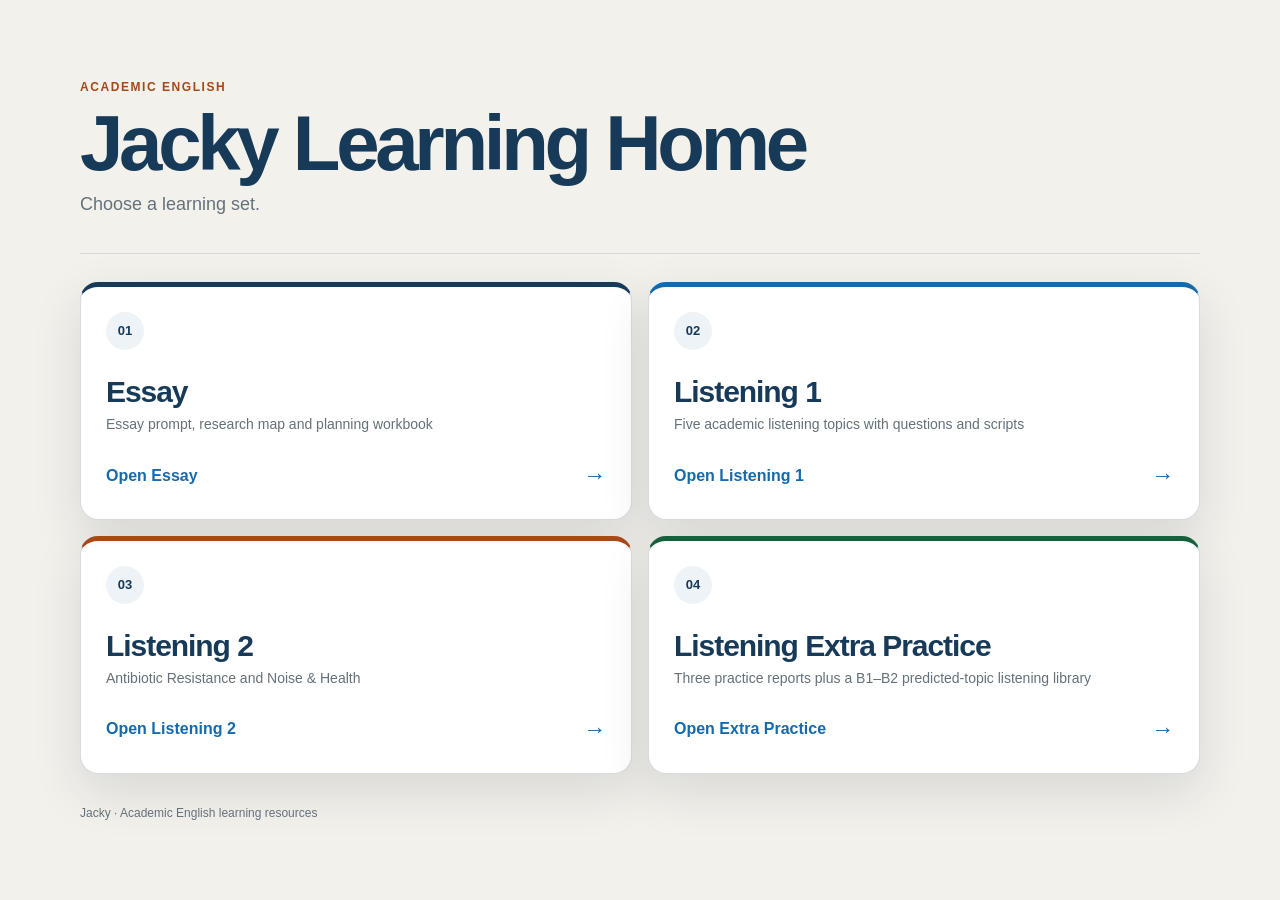
==== index.html @ 77c03869 "Add predicted B1-B2 listening library" ====
<!doctype html>
<html lang="en">
<head>
  <meta charset="utf-8">
  <meta name="viewport" content="width=device-width,initial-scale=1">
  <meta name="robots" content="noindex,nofollow">
  <title>Jacky Learning Home</title>
  <style>
    :root{--ink:#182732;--muted:#64717a;--paper:#f3f1ec;--card:#fff;--line:#d7dbdc;--navy:#173a59;--blue:#1769aa;--orange:#a74818;--green:#17603d;--shadow:0 18px 50px rgba(22,36,45,.12)}
    *{box-sizing:border-box}html{background:var(--paper);color:var(--ink)}body{margin:0;font-family:Arial,"PingFang SC","Microsoft YaHei",sans-serif;line-height:1.55}.shell{width:min(1120px,calc(100% - 32px));margin:auto;padding:54px 0 72px}.hero{padding:24px 0 34px;border-bottom:1px solid var(--line)}.kicker{color:var(--orange);font-size:12px;font-weight:900;letter-spacing:.13em;text-transform:uppercase}.hero h1{margin:8px 0 10px;font-size:clamp(42px,8vw,78px);line-height:.98;letter-spacing:-.055em;color:var(--navy)}.hero p{max-width:680px;margin:0;color:var(--muted);font-size:18px}.resources{display:grid;grid-template-columns:repeat(2,minmax(0,1fr));gap:16px;margin-top:28px}.card{display:flex;min-height:220px;flex-direction:column;justify-content:space-between;padding:25px;border:1px solid var(--line);border-radius:18px;background:var(--card);box-shadow:var(--shadow);color:inherit;text-decoration:none;transition:transform .16s,border-color .16s,box-shadow .16s}.card:hover,.card:focus-visible{transform:translateY(-3px);border-color:#9db0bb;box-shadow:0 22px 55px rgba(22,36,45,.17);outline:3px solid rgba(23,105,170,.18);outline-offset:3px}.number{display:grid;width:38px;height:38px;place-items:center;border-radius:50%;background:#eef3f7;color:var(--navy);font-size:13px;font-weight:900}.card h2{margin:26px 0 7px;color:var(--navy);font-size:30px;letter-spacing:-.035em;line-height:1.05}.card p{margin:0;color:var(--muted);font-size:14px}.enter{display:flex;align-items:center;justify-content:space-between;margin-top:22px;color:var(--blue);font-weight:900}.enter span:last-child{font-size:23px}.essay{border-top:5px solid var(--navy)}.listening-one{border-top:5px solid var(--blue)}.listening-two{border-top:5px solid var(--orange)}.extra{border-top:5px solid var(--green)}footer{margin-top:30px;color:var(--muted);font-size:12px}@media(max-width:700px){.shell{padding-top:28px}.resources{grid-template-columns:1fr}.card{min-height:190px}.hero h1{font-size:50px}}@media print{body{background:#fff}.shell{width:auto;padding:0}.card{box-shadow:none;break-inside:avoid}}
  </style>
</head>
<body>
  <main class="shell">
    <header class="hero">
      <div class="kicker">Academic English</div>
      <h1>Jacky Learning Home</h1>
      <p>Choose a learning set.</p>
    </header>
    <nav class="resources" aria-label="Jacky learning sets">
      <a class="card essay" href="essay/"><span class="number">01</span><div><h2>Essay</h2><p>Essay prompt, research map and planning workbook</p></div><div class="enter"><span>Open Essay</span><span aria-hidden="true">→</span></div></a>
      <a class="card listening-one" href="listening-practice/"><span class="number">02</span><div><h2>Listening 1</h2><p>Five academic listening topics with questions and scripts</p></div><div class="enter"><span>Open Listening 1</span><span aria-hidden="true">→</span></div></a>
      <a class="card listening-two" href="listening-round-2/"><span class="number">03</span><div><h2>Listening 2</h2><p>Antibiotic Resistance and Noise &amp; Health</p></div><div class="enter"><span>Open Listening 2</span><span aria-hidden="true">→</span></div></a>
      <a class="card extra" href="extra-listening-practice/"><span class="number">04</span><div><h2>Listening Extra Practice</h2><p>Three practice reports plus a B1–B2 predicted-topic listening library</p></div><div class="enter"><span>Open Extra Practice</span><span aria-hidden="true">→</span></div></a>
    </nav>
    <footer>Jacky · Academic English learning resources</footer>
  </main>
</body>
</html>
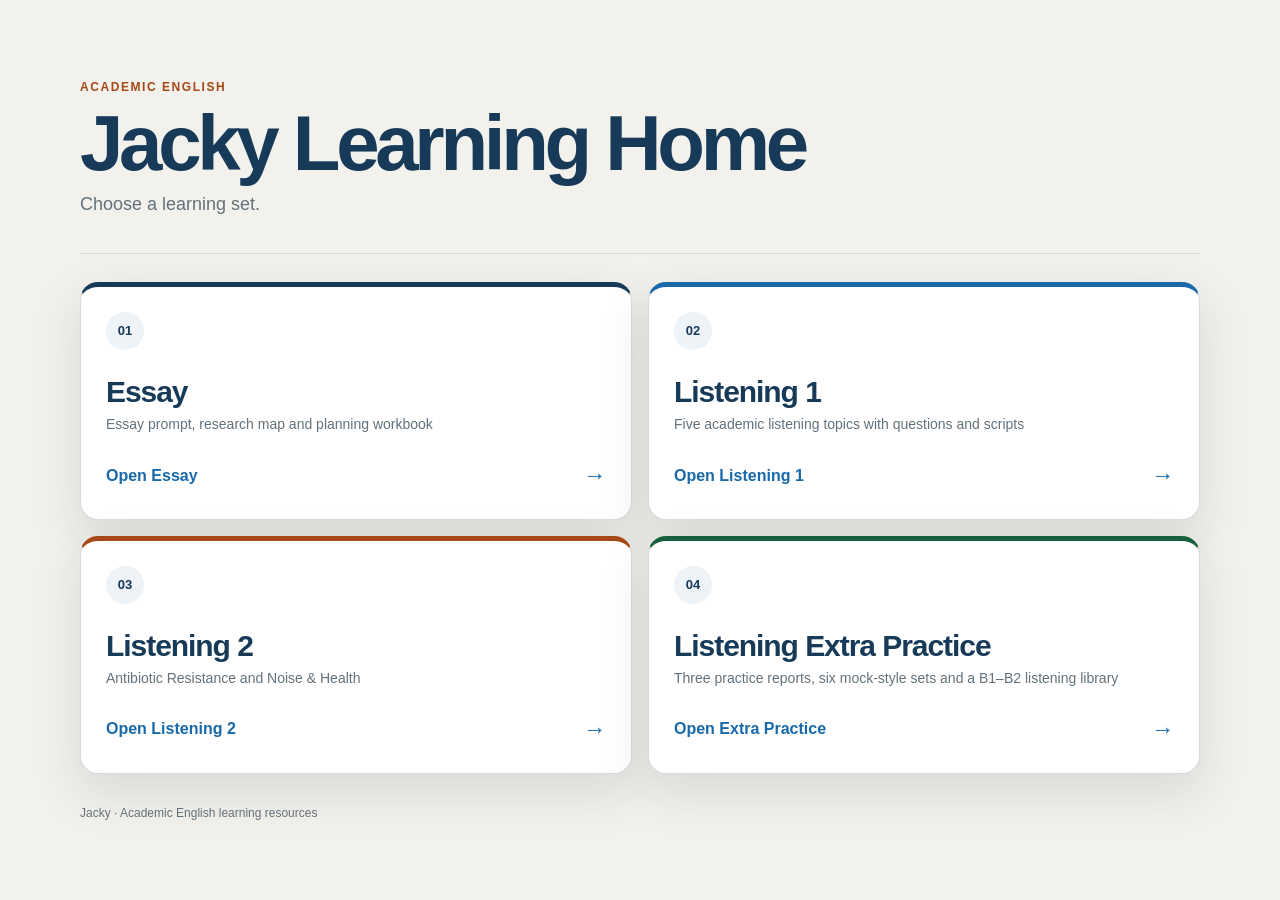
==== commit 007d1c3c: "Add AES listening mock practice sets" ====
--- a/index.html
+++ b/index.html
@@ -21,7 +21,7 @@
       <a class="card essay" href="essay/"><span class="number">01</span><div><h2>Essay</h2><p>Essay prompt, research map and planning workbook</p></div><div class="enter"><span>Open Essay</span><span aria-hidden="true">→</span></div></a>
       <a class="card listening-one" href="listening-practice/"><span class="number">02</span><div><h2>Listening 1</h2><p>Five academic listening topics with questions and scripts</p></div><div class="enter"><span>Open Listening 1</span><span aria-hidden="true">→</span></div></a>
       <a class="card listening-two" href="listening-round-2/"><span class="number">03</span><div><h2>Listening 2</h2><p>Antibiotic Resistance and Noise &amp; Health</p></div><div class="enter"><span>Open Listening 2</span><span aria-hidden="true">→</span></div></a>
-      <a class="card extra" href="extra-listening-practice/"><span class="number">04</span><div><h2>Listening Extra Practice</h2><p>Three practice reports plus a B1–B2 predicted-topic listening library</p></div><div class="enter"><span>Open Extra Practice</span><span aria-hidden="true">→</span></div></a>
+      <a class="card extra" href="extra-listening-practice/"><span class="number">04</span><div><h2>Listening Extra Practice</h2><p>Three practice reports, six mock-style sets and a B1–B2 listening library</p></div><div class="enter"><span>Open Extra Practice</span><span aria-hidden="true">→</span></div></a>
     </nav>
     <footer>Jacky · Academic English learning resources</footer>
   </main>
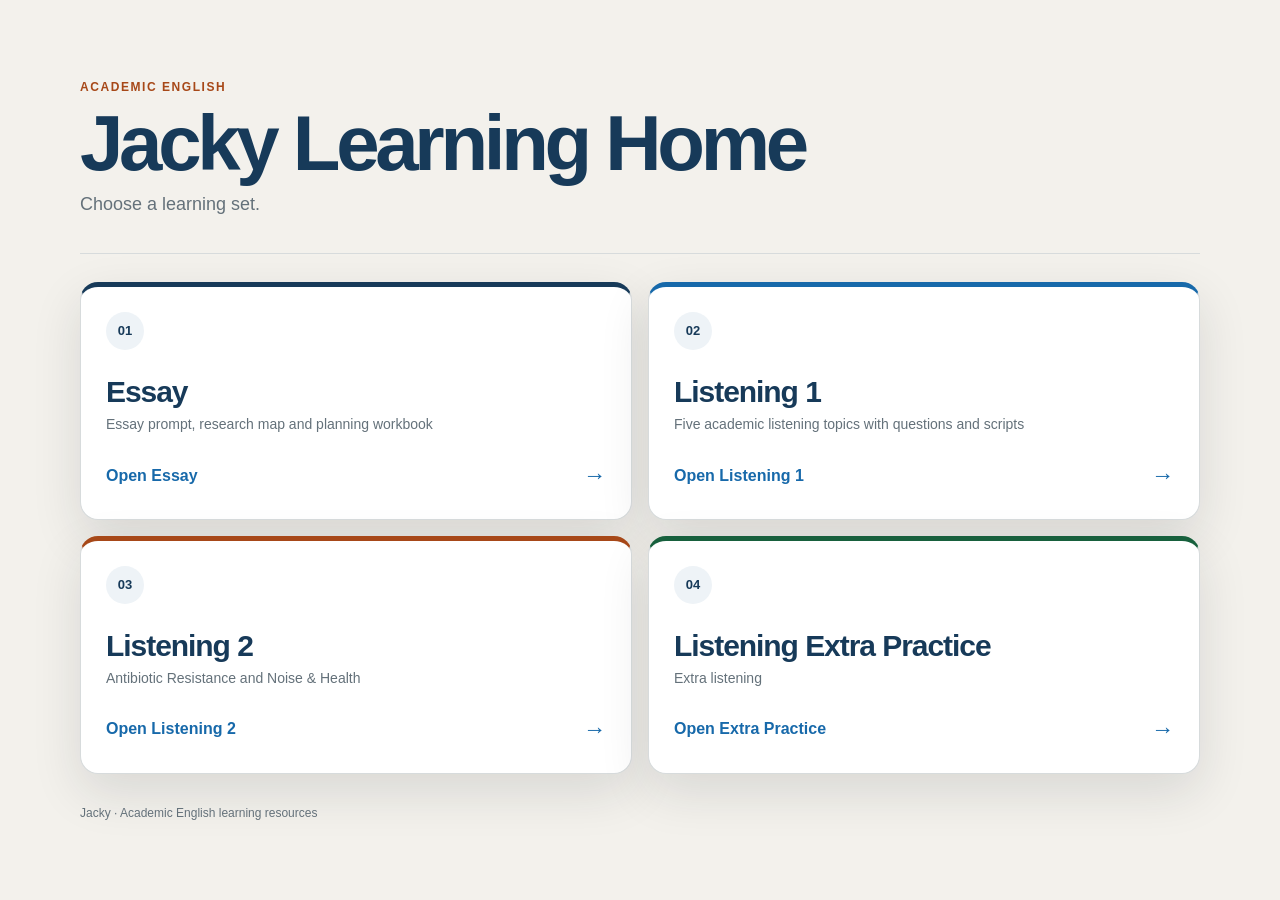
==== commit 011f0731: "Simplify AES listening learner page" ====
--- a/index.html
+++ b/index.html
@@ -21,7 +21,7 @@
       <a class="card essay" href="essay/"><span class="number">01</span><div><h2>Essay</h2><p>Essay prompt, research map and planning workbook</p></div><div class="enter"><span>Open Essay</span><span aria-hidden="true">→</span></div></a>
       <a class="card listening-one" href="listening-practice/"><span class="number">02</span><div><h2>Listening 1</h2><p>Five academic listening topics with questions and scripts</p></div><div class="enter"><span>Open Listening 1</span><span aria-hidden="true">→</span></div></a>
       <a class="card listening-two" href="listening-round-2/"><span class="number">03</span><div><h2>Listening 2</h2><p>Antibiotic Resistance and Noise &amp; Health</p></div><div class="enter"><span>Open Listening 2</span><span aria-hidden="true">→</span></div></a>
-      <a class="card extra" href="extra-listening-practice/"><span class="number">04</span><div><h2>Listening Extra Practice</h2><p>Three practice reports, six mock-style sets and a B1–B2 listening library</p></div><div class="enter"><span>Open Extra Practice</span><span aria-hidden="true">→</span></div></a>
+      <a class="card extra" href="extra-listening-practice/"><span class="number">04</span><div><h2>Listening Extra Practice</h2><p>Extra listening</p></div><div class="enter"><span>Open Extra Practice</span><span aria-hidden="true">→</span></div></a>
     </nav>
     <footer>Jacky · Academic English learning resources</footer>
   </main>
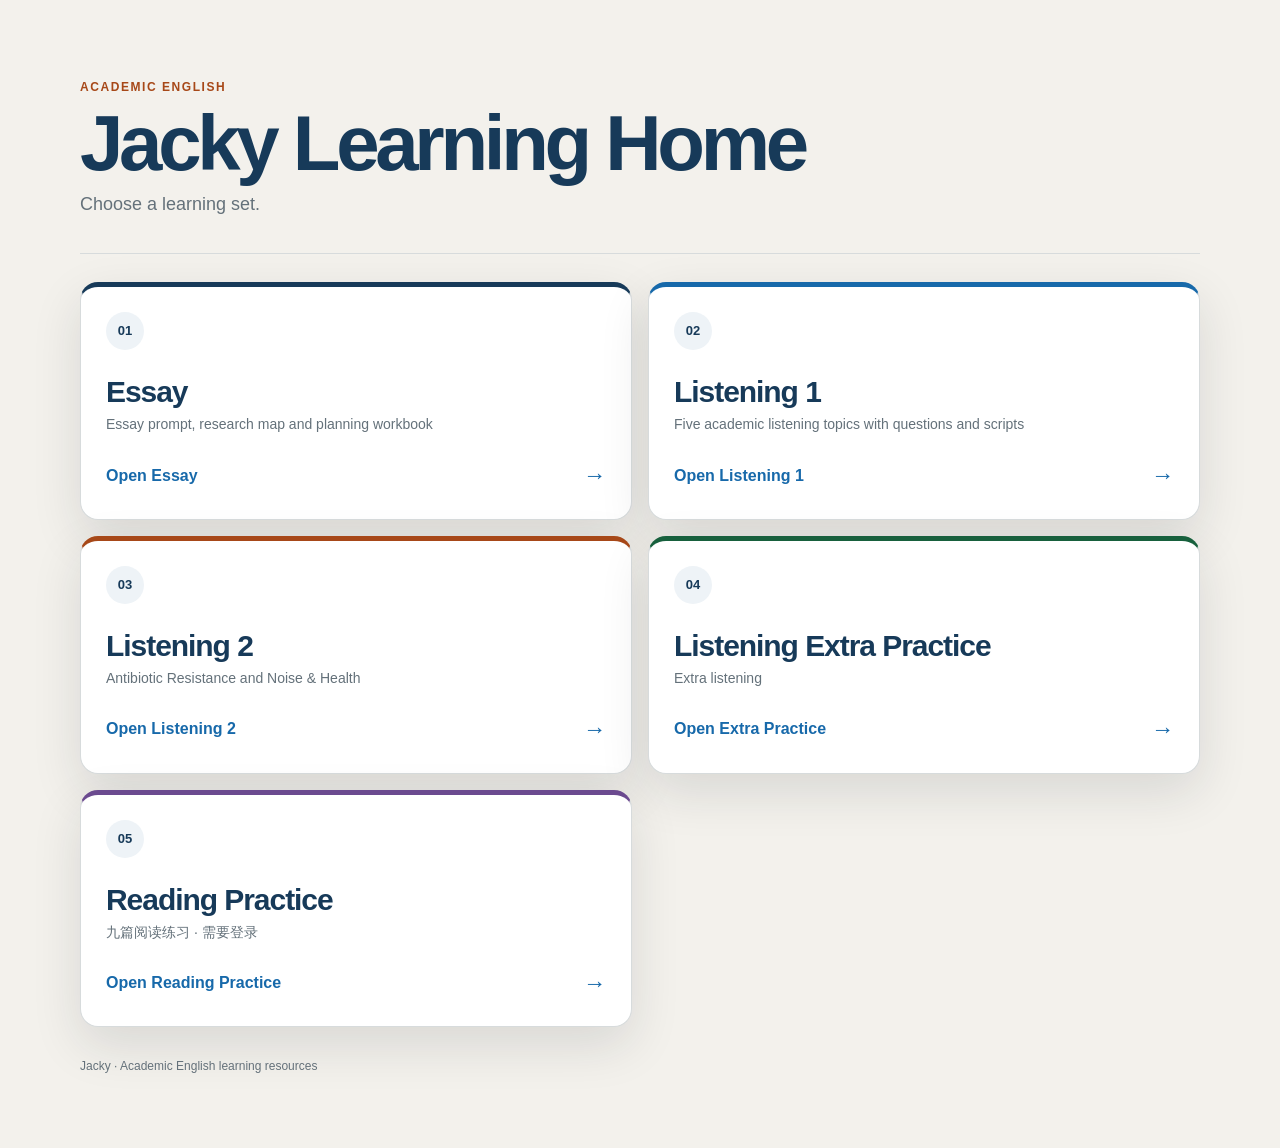
==== commit 199de311: "Add signed-in reading practice with teacher review" ====
--- a/index.html
+++ b/index.html
@@ -7,7 +7,7 @@
   <title>Jacky Learning Home</title>
   <style>
     :root{--ink:#182732;--muted:#64717a;--paper:#f3f1ec;--card:#fff;--line:#d7dbdc;--navy:#173a59;--blue:#1769aa;--orange:#a74818;--green:#17603d;--shadow:0 18px 50px rgba(22,36,45,.12)}
-    *{box-sizing:border-box}html{background:var(--paper);color:var(--ink)}body{margin:0;font-family:Arial,"PingFang SC","Microsoft YaHei",sans-serif;line-height:1.55}.shell{width:min(1120px,calc(100% - 32px));margin:auto;padding:54px 0 72px}.hero{padding:24px 0 34px;border-bottom:1px solid var(--line)}.kicker{color:var(--orange);font-size:12px;font-weight:900;letter-spacing:.13em;text-transform:uppercase}.hero h1{margin:8px 0 10px;font-size:clamp(42px,8vw,78px);line-height:.98;letter-spacing:-.055em;color:var(--navy)}.hero p{max-width:680px;margin:0;color:var(--muted);font-size:18px}.resources{display:grid;grid-template-columns:repeat(2,minmax(0,1fr));gap:16px;margin-top:28px}.card{display:flex;min-height:220px;flex-direction:column;justify-content:space-between;padding:25px;border:1px solid var(--line);border-radius:18px;background:var(--card);box-shadow:var(--shadow);color:inherit;text-decoration:none;transition:transform .16s,border-color .16s,box-shadow .16s}.card:hover,.card:focus-visible{transform:translateY(-3px);border-color:#9db0bb;box-shadow:0 22px 55px rgba(22,36,45,.17);outline:3px solid rgba(23,105,170,.18);outline-offset:3px}.number{display:grid;width:38px;height:38px;place-items:center;border-radius:50%;background:#eef3f7;color:var(--navy);font-size:13px;font-weight:900}.card h2{margin:26px 0 7px;color:var(--navy);font-size:30px;letter-spacing:-.035em;line-height:1.05}.card p{margin:0;color:var(--muted);font-size:14px}.enter{display:flex;align-items:center;justify-content:space-between;margin-top:22px;color:var(--blue);font-weight:900}.enter span:last-child{font-size:23px}.essay{border-top:5px solid var(--navy)}.listening-one{border-top:5px solid var(--blue)}.listening-two{border-top:5px solid var(--orange)}.extra{border-top:5px solid var(--green)}footer{margin-top:30px;color:var(--muted);font-size:12px}@media(max-width:700px){.shell{padding-top:28px}.resources{grid-template-columns:1fr}.card{min-height:190px}.hero h1{font-size:50px}}@media print{body{background:#fff}.shell{width:auto;padding:0}.card{box-shadow:none;break-inside:avoid}}
+    *{box-sizing:border-box}html{background:var(--paper);color:var(--ink)}body{margin:0;font-family:Arial,"PingFang SC","Microsoft YaHei",sans-serif;line-height:1.55}.shell{width:min(1120px,calc(100% - 32px));margin:auto;padding:54px 0 72px}.hero{padding:24px 0 34px;border-bottom:1px solid var(--line)}.kicker{color:var(--orange);font-size:12px;font-weight:900;letter-spacing:.13em;text-transform:uppercase}.hero h1{margin:8px 0 10px;font-size:clamp(42px,8vw,78px);line-height:.98;letter-spacing:-.055em;color:var(--navy)}.hero p{max-width:680px;margin:0;color:var(--muted);font-size:18px}.resources{display:grid;grid-template-columns:repeat(2,minmax(0,1fr));gap:16px;margin-top:28px}.card{display:flex;min-height:220px;flex-direction:column;justify-content:space-between;padding:25px;border:1px solid var(--line);border-radius:18px;background:var(--card);box-shadow:var(--shadow);color:inherit;text-decoration:none;transition:transform .16s,border-color .16s,box-shadow .16s}.card:hover,.card:focus-visible{transform:translateY(-3px);border-color:#9db0bb;box-shadow:0 22px 55px rgba(22,36,45,.17);outline:3px solid rgba(23,105,170,.18);outline-offset:3px}.number{display:grid;width:38px;height:38px;place-items:center;border-radius:50%;background:#eef3f7;color:var(--navy);font-size:13px;font-weight:900}.card h2{margin:26px 0 7px;color:var(--navy);font-size:30px;letter-spacing:-.035em;line-height:1.05}.card p{margin:0;color:var(--muted);font-size:14px}.enter{display:flex;align-items:center;justify-content:space-between;margin-top:22px;color:var(--blue);font-weight:900}.enter span:last-child{font-size:23px}.essay{border-top:5px solid var(--navy)}.listening-one{border-top:5px solid var(--blue)}.listening-two{border-top:5px solid var(--orange)}.extra{border-top:5px solid var(--green)}.reading{border-top:5px solid #6b4a8f}footer{margin-top:30px;color:var(--muted);font-size:12px}@media(max-width:700px){.shell{padding-top:28px}.resources{grid-template-columns:1fr}.card{min-height:190px}.hero h1{font-size:50px}}@media print{body{background:#fff}.shell{width:auto;padding:0}.card{box-shadow:none;break-inside:avoid}}
   </style>
 </head>
 <body>
@@ -22,6 +22,7 @@
       <a class="card listening-one" href="listening-practice/"><span class="number">02</span><div><h2>Listening 1</h2><p>Five academic listening topics with questions and scripts</p></div><div class="enter"><span>Open Listening 1</span><span aria-hidden="true">→</span></div></a>
       <a class="card listening-two" href="listening-round-2/"><span class="number">03</span><div><h2>Listening 2</h2><p>Antibiotic Resistance and Noise &amp; Health</p></div><div class="enter"><span>Open Listening 2</span><span aria-hidden="true">→</span></div></a>
       <a class="card extra" href="extra-listening-practice/"><span class="number">04</span><div><h2>Listening Extra Practice</h2><p>Extra listening</p></div><div class="enter"><span>Open Extra Practice</span><span aria-hidden="true">→</span></div></a>
+      <a class="card reading" href="reading-practice/"><span class="number">05</span><div><h2>Reading Practice</h2><p>九篇阅读练习 · 需要登录</p></div><div class="enter"><span>Open Reading Practice</span><span aria-hidden="true">→</span></div></a>
     </nav>
     <footer>Jacky · Academic English learning resources</footer>
   </main>
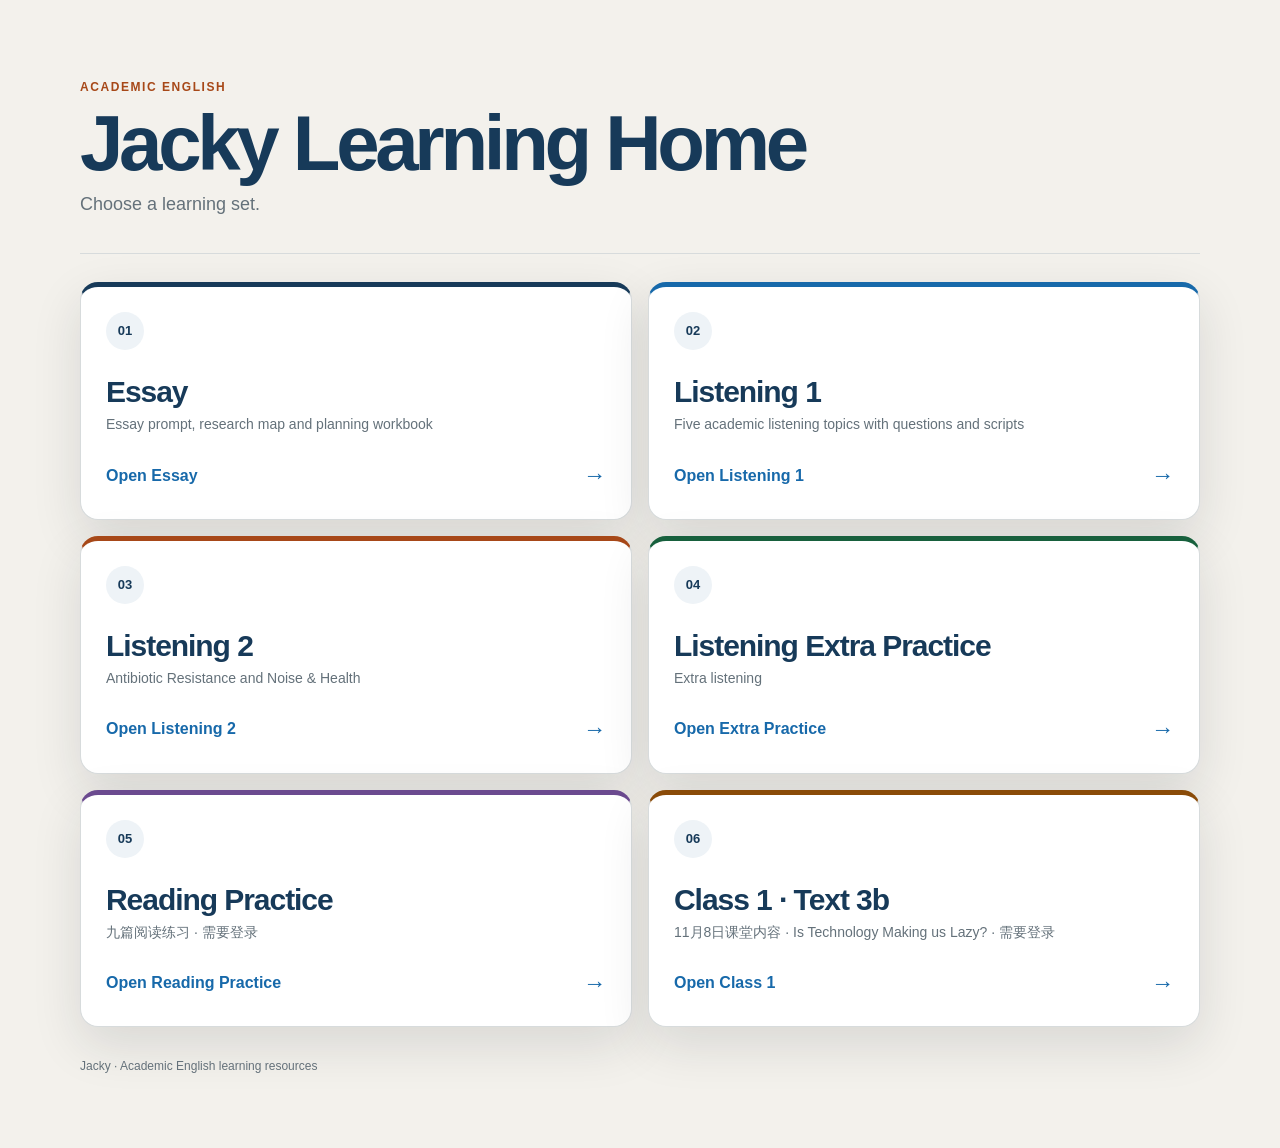
==== commit f4585478: "Publish Class 1 (2026-11-08) Text 3b class page behind the reading sign-in The page with the teacher" ====
--- a/index.html
+++ b/index.html
@@ -7,8 +7,90 @@
   <title>Jacky Learning Home</title>
   <style>
     :root{--ink:#182732;--muted:#64717a;--paper:#f3f1ec;--card:#fff;--line:#d7dbdc;--navy:#173a59;--blue:#1769aa;--orange:#a74818;--green:#17603d;--shadow:0 18px 50px rgba(22,36,45,.12)}
-    *{box-sizing:border-box}html{background:var(--paper);color:var(--ink)}body{margin:0;font-family:Arial,"PingFang SC","Microsoft YaHei",sans-serif;line-height:1.55}.shell{width:min(1120px,calc(100% - 32px));margin:auto;padding:54px 0 72px}.hero{padding:24px 0 34px;border-bottom:1px solid var(--line)}.kicker{color:var(--orange);font-size:12px;font-weight:900;letter-spacing:.13em;text-transform:uppercase}.hero h1{margin:8px 0 10px;font-size:clamp(42px,8vw,78px);line-height:.98;letter-spacing:-.055em;color:var(--navy)}.hero p{max-width:680px;margin:0;color:var(--muted);font-size:18px}.resources{display:grid;grid-template-columns:repeat(2,minmax(0,1fr));gap:16px;margin-top:28px}.card{display:flex;min-height:220px;flex-direction:column;justify-content:space-between;padding:25px;border:1px solid var(--line);border-radius:18px;background:var(--card);box-shadow:var(--shadow);color:inherit;text-decoration:none;transition:transform .16s,border-color .16s,box-shadow .16s}.card:hover,.card:focus-visible{transform:translateY(-3px);border-color:#9db0bb;box-shadow:0 22px 55px rgba(22,36,45,.17);outline:3px solid rgba(23,105,170,.18);outline-offset:3px}.number{display:grid;width:38px;height:38px;place-items:center;border-radius:50%;background:#eef3f7;color:var(--navy);font-size:13px;font-weight:900}.card h2{margin:26px 0 7px;color:var(--navy);font-size:30px;letter-spacing:-.035em;line-height:1.05}.card p{margin:0;color:var(--muted);font-size:14px}.enter{display:flex;align-items:center;justify-content:space-between;margin-top:22px;color:var(--blue);font-weight:900}.enter span:last-child{font-size:23px}.essay{border-top:5px solid var(--navy)}.listening-one{border-top:5px solid var(--blue)}.listening-two{border-top:5px solid var(--orange)}.extra{border-top:5px solid var(--green)}.reading{border-top:5px solid #6b4a8f}footer{margin-top:30px;color:var(--muted);font-size:12px}@media(max-width:700px){.shell{padding-top:28px}.resources{grid-template-columns:1fr}.card{min-height:190px}.hero h1{font-size:50px}}@media print{body{background:#fff}.shell{width:auto;padding:0}.card{box-shadow:none;break-inside:avoid}}
+    *{box-sizing:border-box}html{background:var(--paper);color:var(--ink)}body{margin:0;font-family:Arial,"PingFang SC","Microsoft YaHei",sans-serif;line-height:1.55}.shell{width:min(1120px,calc(100% - 32px));margin:auto;padding:54px 0 72px}.hero{padding:24px 0 34px;border-bottom:1px solid var(--line)}.kicker{color:var(--orange);font-size:12px;font-weight:900;letter-spacing:.13em;text-transform:uppercase}.hero h1{margin:8px 0 10px;font-size:clamp(42px,8vw,78px);line-height:.98;letter-spacing:-.055em;color:var(--navy)}.hero p{max-width:680px;margin:0;color:var(--muted);font-size:18px}.resources{display:grid;grid-template-columns:repeat(2,minmax(0,1fr));gap:16px;margin-top:28px}.card{display:flex;min-height:220px;flex-direction:column;justify-content:space-between;padding:25px;border:1px solid var(--line);border-radius:18px;background:var(--card);box-shadow:var(--shadow);color:inherit;text-decoration:none;transition:transform .16s,border-color .16s,box-shadow .16s}.card:hover,.card:focus-visible{transform:translateY(-3px);border-color:#9db0bb;box-shadow:0 22px 55px rgba(22,36,45,.17);outline:3px solid rgba(23,105,170,.18);outline-offset:3px}.number{display:grid;width:38px;height:38px;place-items:center;border-radius:50%;background:#eef3f7;color:var(--navy);font-size:13px;font-weight:900}.card h2{margin:26px 0 7px;color:var(--navy);font-size:30px;letter-spacing:-.035em;line-height:1.05}.card p{margin:0;color:var(--muted);font-size:14px}.enter{display:flex;align-items:center;justify-content:space-between;margin-top:22px;color:var(--blue);font-weight:900}.enter span:last-child{font-size:23px}.essay{border-top:5px solid var(--navy)}.listening-one{border-top:5px solid var(--blue)}.listening-two{border-top:5px solid var(--orange)}.extra{border-top:5px solid var(--green)}.reading{border-top:5px solid #6b4a8f}.class-page{border-top:5px solid #8a4b08}footer{margin-top:30px;color:var(--muted);font-size:12px}@media(max-width:700px){.shell{padding-top:28px}.resources{grid-template-columns:1fr}.card{min-height:190px}.hero h1{font-size:50px}}@media print{body{background:#fff}.shell{width:auto;padding:0}.card{box-shadow:none;break-inside:avoid}}
   </style>
+<style>
+/* responsive-retrofit:core-20261104 */
+/* Window adaptation, screen only: a learner page follows the current window width and height,
+   including resizing an open window and browser zoom.
+   Reference: student-learning-portal-workflow/references/responsive-student-pages.md
+   Nothing here changes content, prompt or option order, question ids, learner answers, storage keys,
+   scoring, release gates, theme colours or the print rules: every rule is inside @media screen and
+   only decides how an existing box is sized. No page-wide transform, zoom or overflow hiding, and
+   nothing changes what is hidden or shown. */
+@media screen {
+  /* A long identifier, file name, URL or code token breaks only when it cannot fit; ordinary
+     words stay whole, in cells as well as in text. */
+  code, kbd, samp, var, a[href]:not([href^="#"]) { overflow-wrap: anywhere; }
+  p, li, dd, dt, td, th, figcaption, blockquote, summary, label { overflow-wrap: break-word; }
+  pre:not([hidden]) { max-width: 100%; overflow-x: auto; }
+
+  /* Figures and embeds stay inside their own container. Annotation ink is drawn at the coordinates
+     it was authored with, so <svg> and <canvas> are deliberately left out of this rule. */
+  img:not([hidden]), picture, video, iframe, embed, object { max-width: 100%; }
+  img:not([hidden]), video { height: auto; }
+
+  /* A table fits its pane: the columns wrap instead of widening the page. A table that is set to
+     span its pane still spans it, so nothing looks different where there was already room. */
+  table { max-width: 100%; }
+
+  /* Fields and buttons stay inside the window and keep a usable size. */
+  input:not([hidden]), select:not([hidden]), textarea:not([hidden]), button:not([hidden]) { max-width: 100%; }
+
+  /* A paper replica or ink overlay is positioned by coordinates inside its own scrolling frame:
+     it must keep its authored width. */
+  #ann-page, #ann-page *, #ann-stage, [id^="html-ink"], [id^="html-ink"] * { max-width: none; }
+}
+
+/* In a narrow window a wide table cannot be made legible by wrapping alone, so the sideways
+   scrolling belongs to the table's own box: neither the pane nor the page widens.
+   :not([hidden]) so that a table the page keeps hidden stays hidden. */
+@media screen and (max-width: 820px) {
+  table:not([hidden]) {
+    display: block;
+    width: max-content;
+    max-width: 100%;
+    overflow-x: auto;
+    overscroll-behavior-x: contain;
+  }
+}
+</style>
+<style>
+/* responsive-retrofit:jacky-20261104 */
+/* Jacky · Sydney Foundation. Screen only; content, order, ids and answers unchanged.
+   Measured 2026-11-04: the module artifacts overflow sideways at 1024x768, 844x390 and
+   768x600 because of (a) source tables that are wider than the page can ever be and
+   (b) card grids with fixed column counts that only collapse below 760px. */
+@media screen {
+  /* Tables written without a class (the source maps, screening matrices and planning
+     tables) are wider than the page at every window, so they scroll inside their own box.
+     Tables that already sit in .note-wrap keep that wrapper's scrolling. */
+  table:not([class]):not([hidden]), table.source-map:not([hidden]), table.tfng:not([hidden]) {
+    display: block; width: max-content; max-width: 100%; overflow-x: auto; overscroll-behavior-x: contain;
+  }
+  /* Card grids follow the space they have instead of a fixed column count, so they also
+     work in the 760-1024px range and inside a narrow pane. */
+  .annotation-key { grid-template-columns: repeat(auto-fit, minmax(135px, 1fr)); }
+  .annotation-logic, .essay-plan-strip { grid-template-columns: repeat(auto-fit, minmax(150px, 1fr)); }
+  .structure-map { grid-template-columns: repeat(auto-fit, minmax(110px, 1fr)); }
+  .demo-steps, .source-card-grid { grid-template-columns: repeat(auto-fit, minmax(200px, 1fr)); }
+  .knowledge-strip { grid-template-columns: minmax(0, max-content) minmax(0, 1fr); }
+  .structure-step { min-width: 0; }
+  .key-card, .structure-step, .knowledge-strip > * { min-width: 0; }
+}
+
+/* A short or narrow window must keep reading space: the sticky toolbar wrapped its pills onto
+   five lines at 320x568 and took 52% of the window. It now stays one scrollable row, and in a
+   short window it scrolls with the page instead of sticking. */
+@media screen and (max-width: 520px), screen and (max-height: 620px) {
+  .topbar { flex-wrap: nowrap; overflow-x: auto; overscroll-behavior-x: contain; gap: 8px; padding-top: 6px; padding-bottom: 6px; }
+  .topbar > * { flex: 0 0 auto; }
+  .topbar .note { width: auto; margin-left: 8px; }
+}
+@media screen and (max-height: 560px) {
+  .topbar { position: static; }
+}
+</style>
 </head>
 <body>
   <main class="shell">
@@ -23,6 +105,7 @@
       <a class="card listening-two" href="listening-round-2/"><span class="number">03</span><div><h2>Listening 2</h2><p>Antibiotic Resistance and Noise &amp; Health</p></div><div class="enter"><span>Open Listening 2</span><span aria-hidden="true">→</span></div></a>
       <a class="card extra" href="extra-listening-practice/"><span class="number">04</span><div><h2>Listening Extra Practice</h2><p>Extra listening</p></div><div class="enter"><span>Open Extra Practice</span><span aria-hidden="true">→</span></div></a>
       <a class="card reading" href="reading-practice/"><span class="number">05</span><div><h2>Reading Practice</h2><p>九篇阅读练习 · 需要登录</p></div><div class="enter"><span>Open Reading Practice</span><span aria-hidden="true">→</span></div></a>
+      <a class="card class-page" href="classes/2026-11-08/text-3b.html"><span class="number">06</span><div><h2>Class 1 · Text 3b</h2><p>11月8日课堂内容 · Is Technology Making us Lazy? · 需要登录</p></div><div class="enter"><span>Open Class 1</span><span aria-hidden="true">→</span></div></a>
     </nav>
     <footer>Jacky · Academic English learning resources</footer>
   </main>
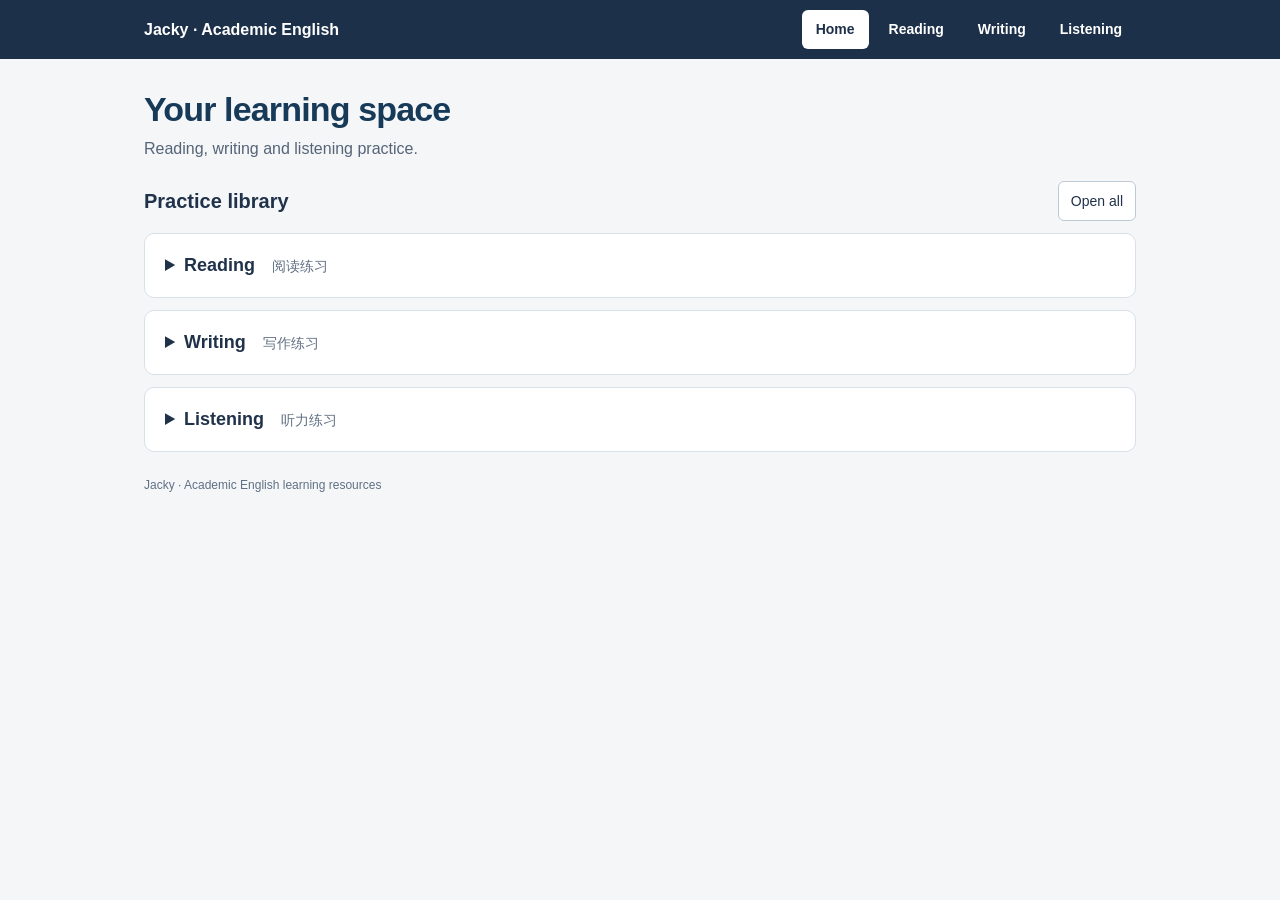
==== commit b95a537d: "Make Jacky navigation consistent and compact the learning pages" ====
--- a/index.html
+++ b/index.html
@@ -7,7 +7,7 @@
   <title>Jacky Learning Home</title>
   <style>
     :root{--ink:#182732;--muted:#64717a;--paper:#f3f1ec;--card:#fff;--line:#d7dbdc;--navy:#173a59;--blue:#1769aa;--orange:#a74818;--green:#17603d;--shadow:0 18px 50px rgba(22,36,45,.12)}
-    *{box-sizing:border-box}html{background:var(--paper);color:var(--ink)}body{margin:0;font-family:Arial,"PingFang SC","Microsoft YaHei",sans-serif;line-height:1.55}.shell{width:min(1120px,calc(100% - 32px));margin:auto;padding:54px 0 72px}.hero{padding:24px 0 34px;border-bottom:1px solid var(--line)}.kicker{color:var(--orange);font-size:12px;font-weight:900;letter-spacing:.13em;text-transform:uppercase}.hero h1{margin:8px 0 10px;font-size:clamp(42px,8vw,78px);line-height:.98;letter-spacing:-.055em;color:var(--navy)}.hero p{max-width:680px;margin:0;color:var(--muted);font-size:18px}.resources{display:grid;grid-template-columns:repeat(2,minmax(0,1fr));gap:16px;margin-top:28px}.card{display:flex;min-height:220px;flex-direction:column;justify-content:space-between;padding:25px;border:1px solid var(--line);border-radius:18px;background:var(--card);box-shadow:var(--shadow);color:inherit;text-decoration:none;transition:transform .16s,border-color .16s,box-shadow .16s}.card:hover,.card:focus-visible{transform:translateY(-3px);border-color:#9db0bb;box-shadow:0 22px 55px rgba(22,36,45,.17);outline:3px solid rgba(23,105,170,.18);outline-offset:3px}.number{display:grid;width:38px;height:38px;place-items:center;border-radius:50%;background:#eef3f7;color:var(--navy);font-size:13px;font-weight:900}.card h2{margin:26px 0 7px;color:var(--navy);font-size:30px;letter-spacing:-.035em;line-height:1.05}.card p{margin:0;color:var(--muted);font-size:14px}.enter{display:flex;align-items:center;justify-content:space-between;margin-top:22px;color:var(--blue);font-weight:900}.enter span:last-child{font-size:23px}.essay{border-top:5px solid var(--navy)}.listening-one{border-top:5px solid var(--blue)}.listening-two{border-top:5px solid var(--orange)}.extra{border-top:5px solid var(--green)}.reading{border-top:5px solid #6b4a8f}.class-page{border-top:5px solid #8a4b08}footer{margin-top:30px;color:var(--muted);font-size:12px}@media(max-width:700px){.shell{padding-top:28px}.resources{grid-template-columns:1fr}.card{min-height:190px}.hero h1{font-size:50px}}@media print{body{background:#fff}.shell{width:auto;padding:0}.card{box-shadow:none;break-inside:avoid}}
+    *{box-sizing:border-box}html{background:var(--paper);color:var(--ink)}body{margin:0;font-family:Arial,"PingFang SC","Microsoft YaHei",sans-serif;line-height:1.55}.shell{width:min(1120px,calc(100% - 32px));margin:auto;padding:54px 0 72px}.hero{padding:24px 0 34px;border-bottom:1px solid var(--line)}.kicker{color:var(--orange);font-size:12px;font-weight:900;letter-spacing:.13em;text-transform:uppercase}.hero h1{margin:8px 0 10px;font-size:clamp(42px,8vw,78px);line-height:.98;letter-spacing:-.055em;color:var(--navy)}.hero p{max-width:680px;margin:0;color:var(--muted);font-size:18px}.resources{display:grid;grid-template-columns:repeat(2,minmax(0,1fr));gap:16px;margin-top:28px}.card{display:flex;min-height:220px;flex-direction:column;justify-content:space-between;padding:25px;border:1px solid var(--line);border-radius:18px;background:var(--card);box-shadow:var(--shadow);color:inherit;text-decoration:none;transition:transform .16s,border-color .16s,box-shadow .16s}.card:hover,.card:focus-visible{transform:translateY(-3px);border-color:#9db0bb;box-shadow:0 22px 55px rgba(22,36,45,.17);outline:3px solid rgba(23,105,170,.18);outline-offset:3px}.number{display:grid;width:38px;height:38px;place-items:center;border-radius:50%;background:#eef3f7;color:var(--navy);font-size:13px;font-weight:900}.card h2{margin:26px 0 7px;color:var(--navy);font-size:30px;letter-spacing:-.035em;line-height:1.05}.card p{margin:0;color:var(--muted);font-size:14px}.enter{display:flex;align-items:center;justify-content:space-between;margin-top:22px;color:var(--blue);font-weight:900}.enter span:last-child{font-size:23px}.essay{border-top:5px solid var(--navy)}.listening-one{border-top:5px solid var(--blue)}.listening-two{border-top:5px solid var(--orange)}.extra{border-top:5px solid var(--green)}.reading{border-top:5px solid #6b4a8f}footer{margin-top:30px;color:var(--muted);font-size:12px}@media(max-width:700px){.shell{padding-top:28px}.resources{grid-template-columns:1fr}.card{min-height:190px}.hero h1{font-size:50px}}@media print{body{background:#fff}.shell{width:auto;padding:0}.card{box-shadow:none;break-inside:avoid}}
   </style>
 <style>
 /* responsive-retrofit:core-20261104 */
@@ -91,22 +91,38 @@
   .topbar { position: static; }
 }
 </style>
+<link rel="stylesheet" href="assets/jacky-shell.css?v=20261111">
+<script src="assets/jacky-shell.js?v=20261111" defer></script>
 </head>
-<body>
-  <main class="shell">
+<body class="jk-home">
+<!-- jacky-shell:start -->
+<header class="jk-header"><div class="jk-header-inner">
+<a class="jk-brand" href="./">Jacky · Academic English</a>
+<button class="jk-menu-button" type="button" aria-expanded="false" aria-controls="jk-navigation">Menu</button>
+<nav class="jk-nav" id="jk-navigation" aria-label="Course navigation"><a href="./" aria-current="true">Home</a><a href="reading-practice/">Reading</a><a href="essay/">Writing</a><a href="./#listening">Listening</a></nav>
+</div></header>
+<!-- jacky-shell:end -->
+<main class="shell">
     <header class="hero">
-      <div class="kicker">Academic English</div>
-      <h1>Jacky Learning Home</h1>
-      <p>Choose a learning set.</p>
+      <h1>Your learning space</h1>
+      <p>Reading, writing and listening practice.</p>
     </header>
-    <nav class="resources" aria-label="Jacky learning sets">
-      <a class="card essay" href="essay/"><span class="number">01</span><div><h2>Essay</h2><p>Essay prompt, research map and planning workbook</p></div><div class="enter"><span>Open Essay</span><span aria-hidden="true">→</span></div></a>
-      <a class="card listening-one" href="listening-practice/"><span class="number">02</span><div><h2>Listening 1</h2><p>Five academic listening topics with questions and scripts</p></div><div class="enter"><span>Open Listening 1</span><span aria-hidden="true">→</span></div></a>
-      <a class="card listening-two" href="listening-round-2/"><span class="number">03</span><div><h2>Listening 2</h2><p>Antibiotic Resistance and Noise &amp; Health</p></div><div class="enter"><span>Open Listening 2</span><span aria-hidden="true">→</span></div></a>
-      <a class="card extra" href="extra-listening-practice/"><span class="number">04</span><div><h2>Listening Extra Practice</h2><p>Extra listening</p></div><div class="enter"><span>Open Extra Practice</span><span aria-hidden="true">→</span></div></a>
-      <a class="card reading" href="reading-practice/"><span class="number">05</span><div><h2>Reading Practice</h2><p>九篇阅读练习 · 需要登录</p></div><div class="enter"><span>Open Reading Practice</span><span aria-hidden="true">→</span></div></a>
-      <a class="card class-page" href="classes/2026-11-08/text-3b.html"><span class="number">06</span><div><h2>Class 1 · Text 3b</h2><p>11月8日课堂内容 · Is Technology Making us Lazy? · 需要登录</p></div><div class="enter"><span>Open Class 1</span><span aria-hidden="true">→</span></div></a>
-    </nav>
+    <section aria-labelledby="jk-library-title">
+<div class="jk-library-head"><h2 id="jk-library-title">Practice library</h2><button class="jk-expand" type="button">Open all</button></div>
+<details class="jk-group" id="reading"><summary>Reading <span>阅读练习</span></summary><div class="jk-resources">
+<a class="jk-resource" href="reading-practice/"><span><strong>Reading Practice</strong><small>Nine reading sets · Sign in to open</small></span><span aria-hidden="true">→</span></a>
+</div></details>
+<details class="jk-group" id="writing"><summary>Writing <span>写作练习</span></summary><div class="jk-resources">
+<a class="jk-resource" href="essay/"><span><strong>CW3 Essay</strong><small>Essay prompt, research map and planning workbook</small></span><span aria-hidden="true">→</span></a>
+</div></details>
+<details class="jk-group" id="listening"><summary>Listening <span>听力练习</span></summary><div class="jk-resources">
+<a class="jk-resource" href="listening-practice/"><span><strong>Listening 1</strong><small>Five academic listening topics</small></span><span aria-hidden="true">→</span></a>
+<a class="jk-resource" href="listening-round-2/"><span><strong>Listening 2</strong><small>Antibiotic Resistance and Noise &amp; Health</small></span><span aria-hidden="true">→</span></a>
+<a class="jk-resource" href="extra-listening-practice/"><span><strong>Extra Listening Practice</strong><small>Three short reports with questions</small></span><span aria-hidden="true">→</span></a>
+<a class="jk-resource" href="extra-listening-practice/mock-practice/"><span><strong>AES Listening Practice</strong><small>Six practice sets</small></span><span aria-hidden="true">→</span></a>
+<a class="jk-resource" href="extra-listening-practice/topic-library/"><span><strong>Topic Listening Library</strong><small>Ten recordings across five topics</small></span><span aria-hidden="true">→</span></a>
+</div></details>
+</section>
     <footer>Jacky · Academic English learning resources</footer>
   </main>
 </body>
--- a/assets/jacky-shell.css
+++ b/assets/jacky-shell.css
@@ -0,0 +1,81 @@
+/* Shared course navigation and compact resource layout. */
+.jk-header { background:#1c3049; color:#fff; font:16px/1.5 -apple-system,BlinkMacSystemFont,"Segoe UI",Arial,sans-serif; }
+.jk-header * { box-sizing:border-box; }
+.jk-header-inner { max-width:1040px; margin:auto; padding:10px 24px; display:flex; align-items:center; justify-content:space-between; gap:20px; }
+.jk-header a { color:#fff; text-decoration:none; overflow-wrap:normal; }
+.jk-brand { font-size:16px; font-weight:750; white-space:nowrap; }
+.jk-menu-button { display:none; }
+.jk-nav { display:flex; align-items:center; gap:6px; margin:0; padding:0; }
+.jk-nav a { display:block; padding:9px 14px; border-radius:6px; font-size:14px; font-weight:650; white-space:nowrap; }
+.jk-nav a:hover { background:#304660; }
+.jk-nav a[aria-current] { background:#fff; color:#1c3049; }
+.jk-header :focus-visible { outline:3px solid #f4ba68; outline-offset:3px; }
+.jk-page-tools { max-width:1072px; margin:12px auto 0; padding:0 24px; display:flex; gap:10px; flex-wrap:wrap; align-items:center; font:14px/1.5 -apple-system,BlinkMacSystemFont,"Segoe UI",Arial,sans-serif; color:#566477; }
+.jk-page-tools button { min-height:40px; padding:7px 12px; border:1px solid #bdc9d5; border-radius:6px; color:#1c3049; background:#fff; cursor:pointer; font:inherit; }
+.jk-page-tools button:focus-visible { outline:3px solid #1769aa; outline-offset:2px; }
+.jk-page-tools:has(> [hidden]):not(:has(> :not([hidden]))) { display:none; }
+@media screen {
+  html:has(> body.jk-home),html:has(> body.jk-essay) { background:#f4f6f8; }
+  body.jk-home { min-height:100dvh; margin:0; background:#f4f6f8; color:#20324a; font:16px/1.6 -apple-system,BlinkMacSystemFont,"Segoe UI",Arial,sans-serif; }
+  .jk-home .shell { width:min(100%,1040px); margin:auto; padding:30px 24px 40px; }
+  .jk-home .hero { padding:0 0 20px; border:0; }
+  .jk-home .hero h1 { font-size:34px; line-height:1.2; letter-spacing:-.025em; margin:0 0 6px; }
+  .jk-home .hero p { font-size:16px; margin:0; color:#566477; }
+  .jk-library-head { display:flex; align-items:center; justify-content:space-between; gap:12px; margin-bottom:12px; }
+  .jk-library-head h2 { margin:0; font-size:20px; }
+  .jk-expand { padding:7px 12px; min-height:40px; border:1px solid #bdc9d5; border-radius:6px; background:#fff; color:#20324a; font:inherit; font-size:14px; cursor:pointer; }
+  .jk-group { margin:0 0 12px; border:1px solid #d8e0e8; border-radius:10px; background:#fff; overflow:clip; scroll-margin-top:16px; }
+  .jk-group > summary { padding:17px 20px; cursor:pointer; color:#20324a; font-size:18px; font-weight:700; }
+  .jk-group > summary span { margin-left:12px; color:#617084; font-size:14px; font-weight:400; }
+  .jk-resources { padding:0 20px 8px; }
+  .jk-resource { display:flex; justify-content:space-between; align-items:center; gap:16px; padding:14px 0; border-top:1px solid #e5eaf0; text-decoration:none; color:#20324a; }
+  .jk-resource strong { display:block; font-size:16px; }
+  .jk-resource small { display:block; margin-top:3px; font-size:14px; color:#617084; line-height:1.5; }
+  .jk-resource > span:last-child { color:#1769aa; font-size:20px; }
+  .jk-resource:hover strong { color:#1769aa; text-decoration:underline; }
+  .jk-group :focus-visible,.jk-expand:focus-visible { outline:3px solid #1769aa; outline-offset:3px; }
+  .jk-home footer { margin-top:24px; color:#617084; font-size:12px; }
+  body.jk-essay { width:auto; margin:0; padding:0; border:0; border-radius:0; box-shadow:none; background:#f4f6f8; }
+  body.jk-essay::before { display:none; }
+  .jk-essay .jk-content { width:min(100%,1040px); margin:24px auto 48px; padding:28px 36px 48px; background:#fffdf8; border:1px solid #e1e6ec; border-radius:10px; }
+  .jk-essay h1 { font-size:32px; line-height:1.2; margin:0 0 8px; }
+  .jk-essay h2 { margin-top:30px; font-size:23px; border-bottom-width:2px; }
+  .jk-essay #module-1--from-essay-prompt-to-research-map { margin:6px 0 22px; padding:0; border:0; font-size:18px; line-height:1.5; font-weight:500; color:#566477; }
+  .jk-essay #cw3-question { margin-top:0; font-size:20px; }
+  .jk-essay blockquote { margin:16px 0 24px; padding:14px 18px; }
+  .jk-essay :target { scroll-margin-top:18px; }
+}
+@media screen and (max-width:700px) {
+  .jk-header-inner { padding:10px 16px; gap:10px; flex-wrap:wrap; }
+  .jk-brand { font-size:15px; }
+  .jk-menu-button { display:block; min-height:40px; padding:7px 12px; border:1px solid #92a2b6; border-radius:6px; background:transparent; color:#fff; font:600 14px/1.4 -apple-system,BlinkMacSystemFont,"Segoe UI",Arial,sans-serif; cursor:pointer; }
+  .jk-nav { flex-basis:100%; display:flex; flex-wrap:wrap; gap:5px; padding:4px 0 2px; }
+  .jk-header.jk-menu-ready .jk-nav { display:none; }
+  .jk-header.jk-menu-ready.jk-menu-open .jk-nav { display:flex; }
+  .jk-nav a { padding:9px 12px; }
+  .jk-page-tools { padding:0 16px; margin-top:10px; }
+  .jk-home .shell { padding:24px 16px 32px; }
+  .jk-home .hero h1 { font-size:28px; }
+  .jk-home .hero p { font-size:15px; }
+  .jk-group > summary { padding:15px 16px; font-size:17px; }
+  .jk-group > summary span { margin-left:8px; font-size:13px; }
+  .jk-resources { padding:0 16px 6px; }
+  .jk-resource { gap:10px; padding:12px 0; }
+  .jk-essay .jk-content { margin:0 auto 32px; padding:22px 18px 36px; border:0; border-radius:0; }
+  .jk-essay h1 { font-size:26px; }
+  .jk-essay h2 { font-size:21px; margin-top:26px; }
+  .jk-essay #module-1--from-essay-prompt-to-research-map { font-size:16px; margin:6px 0 20px; }
+  .jk-essay #cw3-question { font-size:18px; padding-bottom:8px; }
+  .jk-essay blockquote { padding:12px 14px; margin:14px 0 22px; }
+}
+@media print {
+  .jk-header,.jk-page-tools,.jk-expand { display:none !important; }
+  .jk-essay .jk-content { margin:0; padding:0; border:0; max-width:none; }
+  .jk-home .shell { width:auto; margin:0; padding:0; }
+  .jk-group { break-inside:avoid; margin-bottom:12pt; }
+  .jk-group > summary { font-weight:bold; }
+  .jk-group > .jk-resources { display:block !important; }
+  .jk-resource { display:block; margin:5pt 0; color:#000; text-decoration:none; }
+  .jk-resource small { display:block; }
+  .jk-resource > span:last-child { display:none; }
+}
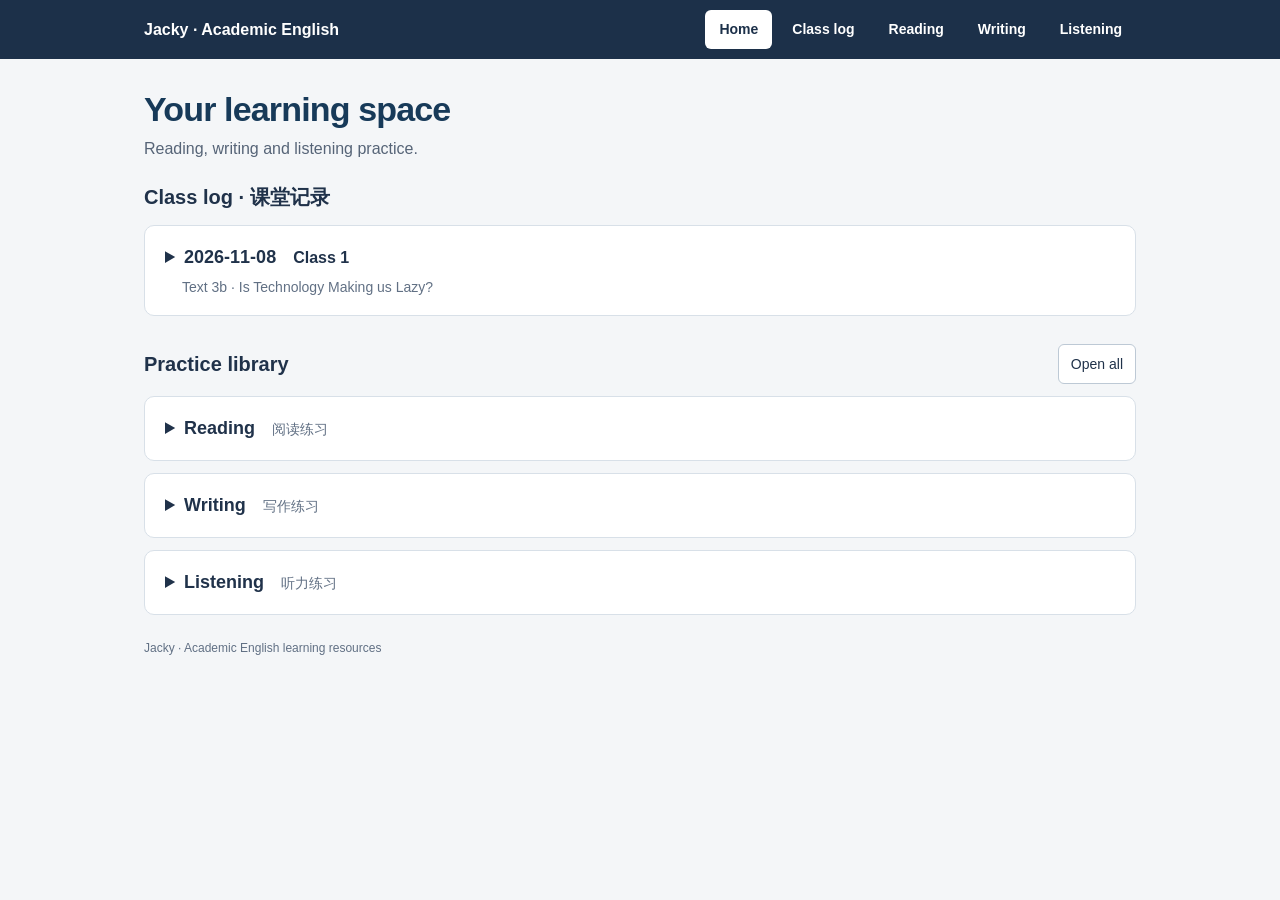
==== commit 2199abb2: "Integrate dated class log with compact portal navigation" ====
--- a/index.html
+++ b/index.html
@@ -91,15 +91,15 @@
   .topbar { position: static; }
 }
 </style>
-<link rel="stylesheet" href="assets/jacky-shell.css?v=20261111">
-<script src="assets/jacky-shell.js?v=20261111" defer></script>
+<link rel="stylesheet" href="assets/jacky-shell.css?v=20261111-class-log">
+<script src="assets/jacky-shell.js?v=20261111-class-log" defer></script>
 </head>
 <body class="jk-home">
 <!-- jacky-shell:start -->
 <header class="jk-header"><div class="jk-header-inner">
 <a class="jk-brand" href="./">Jacky · Academic English</a>
 <button class="jk-menu-button" type="button" aria-expanded="false" aria-controls="jk-navigation">Menu</button>
-<nav class="jk-nav" id="jk-navigation" aria-label="Course navigation"><a href="./" aria-current="true">Home</a><a href="reading-practice/">Reading</a><a href="essay/">Writing</a><a href="./#listening">Listening</a></nav>
+<nav class="jk-nav" id="jk-navigation" aria-label="Course navigation"><a href="./" aria-current="true">Home</a><a href="./#class-log">Class log</a><a href="reading-practice/">Reading</a><a href="essay/">Writing</a><a href="./#listening">Listening</a></nav>
 </div></header>
 <!-- jacky-shell:end -->
 <main class="shell">
@@ -107,6 +107,13 @@
       <h1>Your learning space</h1>
       <p>Reading, writing and listening practice.</p>
     </header>
+    <!-- jacky-class-log:start -->
+<section id="class-log" aria-labelledby="jk-class-log-title"><h2 class="jk-class-heading" id="jk-class-log-title">Class log · 课堂记录</h2>
+<details class="jk-group jk-class" id="class-2026-11-08"><summary><time datetime="2026-11-08">2026-11-08</time> <span class="jk-class-label">Class 1</span><span class="jk-class-topic">Text 3b · Is Technology Making us Lazy?</span></summary><div class="jk-resources"><p class="jk-class-note">Guided reading and in-class questions.</p>
+<a class="jk-resource class-page" href="classes/2026-11-08/text-3b.html"><span><strong>Class handout · 课堂批注</strong><small>Class 1 · Text 3b · Sign in to open</small></span><span aria-hidden="true">→</span></a>
+</div></details>
+</section>
+<!-- jacky-class-log:end -->
     <section aria-labelledby="jk-library-title">
 <div class="jk-library-head"><h2 id="jk-library-title">Practice library</h2><button class="jk-expand" type="button">Open all</button></div>
 <details class="jk-group" id="reading"><summary>Reading <span>阅读练习</span></summary><div class="jk-resources">
--- a/assets/jacky-shell.css
+++ b/assets/jacky-shell.css
@@ -23,6 +23,11 @@
   .jk-home .hero p { font-size:16px; margin:0; color:#566477; }
   .jk-library-head { display:flex; align-items:center; justify-content:space-between; gap:12px; margin-bottom:12px; }
   .jk-library-head h2 { margin:0; font-size:20px; }
+  #class-log { margin-bottom:28px; scroll-margin-top:16px; }
+  .jk-class-heading { margin:0 0 12px; font-size:20px; }
+  .jk-group > summary .jk-class-label { margin-left:12px; color:#20324a; font-size:16px; font-weight:700; }
+  .jk-group > summary .jk-class-topic { display:block; margin:5px 0 0 17px; line-height:1.5; }
+  .jk-class-note { margin:0 0 12px; color:#566477; font-size:15px; }
   .jk-expand { padding:7px 12px; min-height:40px; border:1px solid #bdc9d5; border-radius:6px; background:#fff; color:#20324a; font:inherit; font-size:14px; cursor:pointer; }
   .jk-group { margin:0 0 12px; border:1px solid #d8e0e8; border-radius:10px; background:#fff; overflow:clip; scroll-margin-top:16px; }
   .jk-group > summary { padding:17px 20px; cursor:pointer; color:#20324a; font-size:18px; font-weight:700; }
@@ -45,7 +50,7 @@
   .jk-essay blockquote { margin:16px 0 24px; padding:14px 18px; }
   .jk-essay :target { scroll-margin-top:18px; }
 }
-@media screen and (max-width:700px) {
+@media screen and (max-width:800px) {
   .jk-header-inner { padding:10px 16px; gap:10px; flex-wrap:wrap; }
   .jk-brand { font-size:15px; }
   .jk-menu-button { display:block; min-height:40px; padding:7px 12px; border:1px solid #92a2b6; border-radius:6px; background:transparent; color:#fff; font:600 14px/1.4 -apple-system,BlinkMacSystemFont,"Segoe UI",Arial,sans-serif; cursor:pointer; }
@@ -59,6 +64,7 @@
   .jk-home .hero p { font-size:15px; }
   .jk-group > summary { padding:15px 16px; font-size:17px; }
   .jk-group > summary span { margin-left:8px; font-size:13px; }
+  .jk-group > summary .jk-class-label { font-size:15px; }
   .jk-resources { padding:0 16px 6px; }
   .jk-resource { gap:10px; padding:12px 0; }
   .jk-essay .jk-content { margin:0 auto 32px; padding:22px 18px 36px; border:0; border-radius:0; }
@@ -72,10 +78,16 @@
   .jk-header,.jk-page-tools,.jk-expand { display:none !important; }
   .jk-essay .jk-content { margin:0; padding:0; border:0; max-width:none; }
   .jk-home .shell { width:auto; margin:0; padding:0; }
+  .jk-home .hero { padding:0 0 12pt; border:0; }
+  .jk-home .hero h1 { font-size:24pt; line-height:1.2; margin:0 0 6pt; }
+  .jk-home .hero p { font-size:11pt; }
+  .jk-home .jk-class-heading,.jk-home .jk-library-head h2 { font-size:14pt; margin:10pt 0; }
+  .jk-home footer { display:none; }
   .jk-group { break-inside:avoid; margin-bottom:12pt; }
   .jk-group > summary { font-weight:bold; }
   .jk-group > .jk-resources { display:block !important; }
   .jk-resource { display:block; margin:5pt 0; color:#000; text-decoration:none; }
   .jk-resource small { display:block; }
   .jk-resource > span:last-child { display:none; }
+  .jk-class-topic { display:block; }
 }
